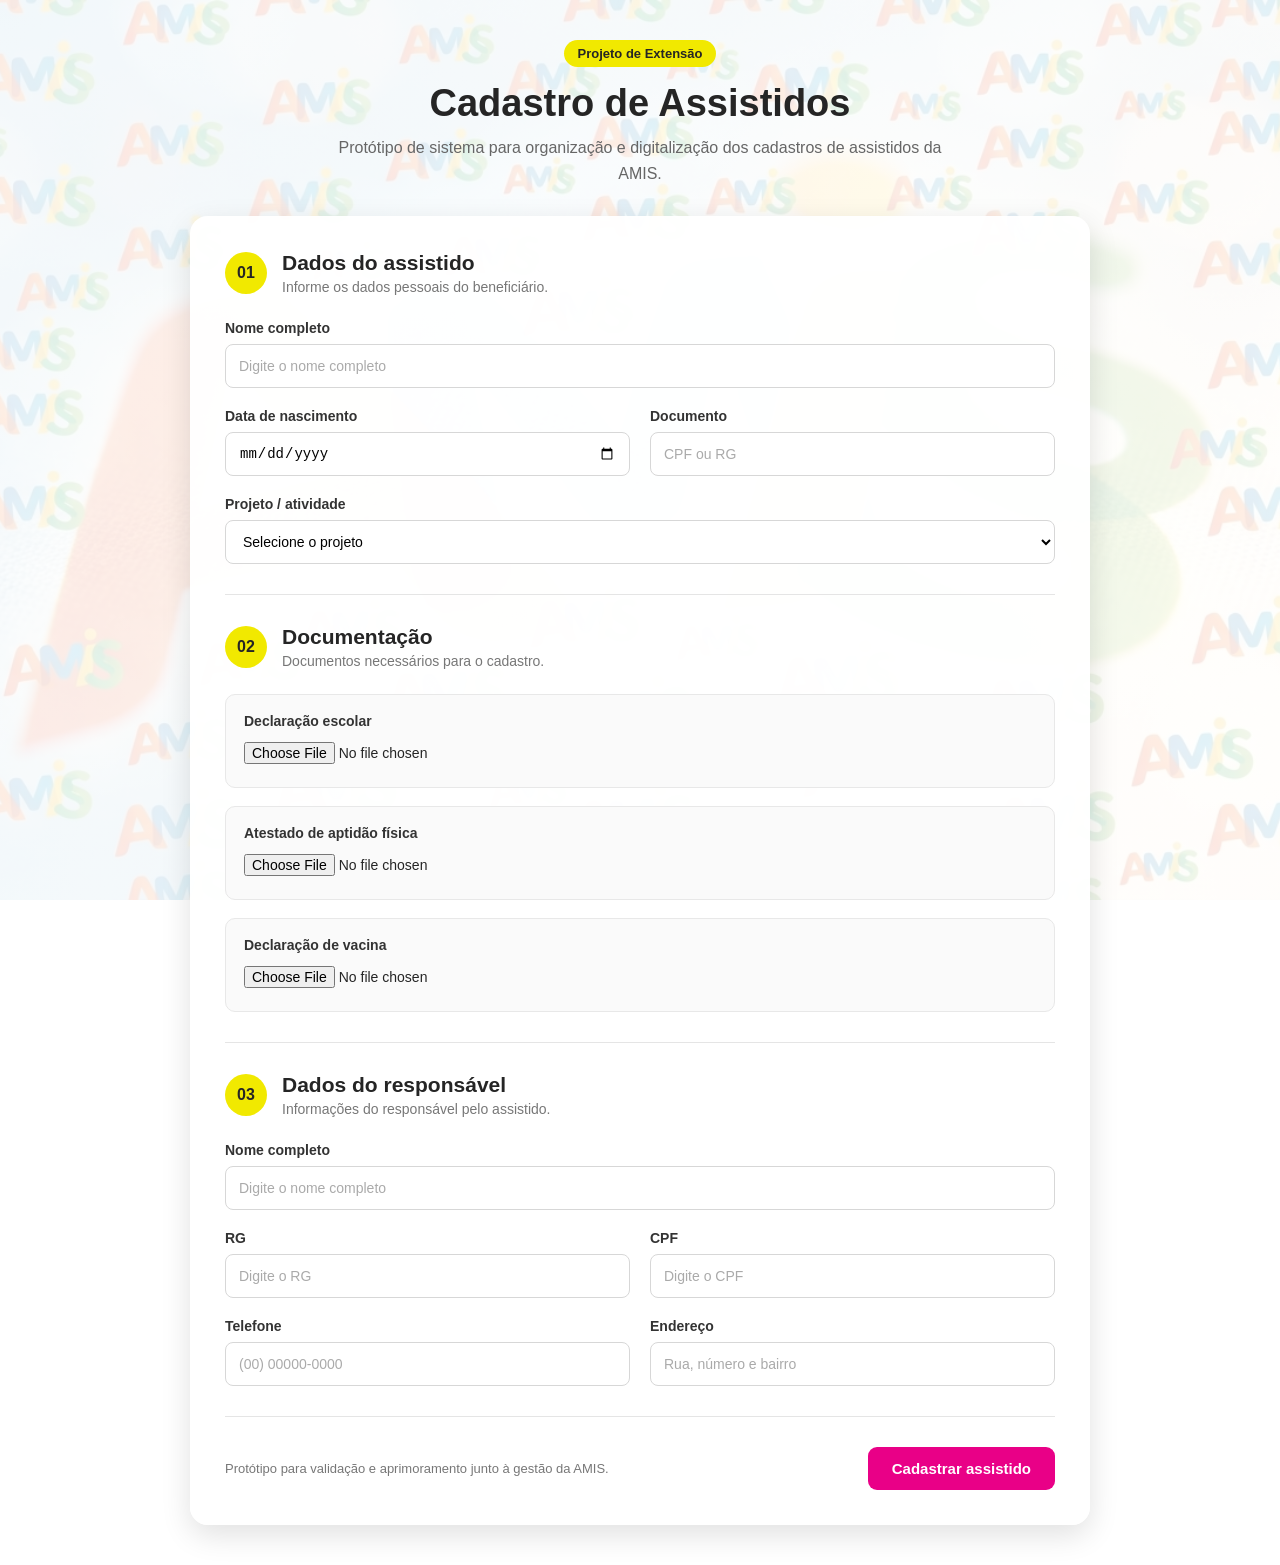
==== index.html @ 00f5044a "primeiro commit" ====
<!DOCTYPE html>
<html lang="pt-BR">
<head>
    <meta charset="UTF-8">
    <meta name="viewport" content="width=device-width, initial-scale=1.0">

    <title>Cadastro de Assistidos | AMIS</title>

    <link rel="stylesheet" href="styles.css">
</head>

<body>

    <main class="container">

        <header class="cabecalho">
            <span class="tag">Projeto de Extensão</span>

            <h1>Cadastro de Assistidos</h1>

            <p>
                Protótipo de sistema para organização e digitalização
                dos cadastros de assistidos da AMIS.
            </p>
        </header>


        <form id="formCadastro">

            <!-- DADOS DO ASSISTIDO -->
            <section class="form-section">

                <div class="section-header">
                    <span class="section-number">01</span>

                    <div>
                        <h2>Dados do assistido</h2>
                        <p>Informe os dados pessoais do beneficiário.</p>
                    </div>
                </div>


                <div class="form-grid">

                    <div class="campo campo-full">
                        <label for="nomeAssistido">
                            Nome completo
                        </label>

                        <input
                            type="text"
                            name="nomeAssistido"
                            id="nomeAssistido"
                            placeholder="Digite o nome completo"
                            required
                        >
                    </div>


                    <div class="campo">
                        <label for="dataNascimento">
                            Data de nascimento
                        </label>

                        <input
                            type="date"
                            name="dataNascimento"
                            id="dataNascimento"
                            required
                        >
                    </div>


                    <div class="campo">
                        <label for="documento">
                            Documento
                        </label>

                        <input
                            type="text"
                            name="documento"
                            id="documento"
                            placeholder="CPF ou RG"
                        >
                    </div>


                    <div class="campo campo-full">
                        <label for="projeto">
                            Projeto / atividade
                        </label>

                        <select
                            name="projeto"
                            id="projeto"
                            required
                        >
                            <option value="">
                                Selecione o projeto
                            </option>

                            <option value="bale">
                                Balé
                            </option>

                            <option value="futsal">
                                Futsal
                            </option>

                            <option value="judo">
                                Judô
                            </option>

                            <option value="coral">
                                Coral
                            </option>

                            <option value="sopro">
                                Orquestra - Sopro
                            </option>

                            <option value="corda">
                                Orquestra - Corda
                            </option>

                            <option value="semear">
                                Semear
                            </option>

                            <option value="coletivo-jovem">
                                Coletivo Jovem
                            </option>

                            <option value="barista">
                                Barista
                            </option>

                            <option value="artesanato-em-tecido">
                                Artesanato em Tecido
                            </option>
                        </select>
                    </div>

                </div>

            </section>


            <!-- DOCUMENTOS -->
            <section class="form-section">

                <div class="section-header">
                    <span class="section-number">02</span>

                    <div>
                        <h2>Documentação</h2>
                        <p>Documentos necessários para o cadastro.</p>
                    </div>
                </div>


                <div class="documentos">

                    <div class="documento">
                        <label for="declaracaoEscolar">
                            Declaração escolar
                        </label>

                        <input
                            type="file"
                            name="declaracaoEscolar"
                            id="declaracaoEscolar"
                        >
                    </div>


                    <div class="documento">
                        <label for="atestadoFisico">
                            Atestado de aptidão física
                        </label>

                        <input
                            type="file"
                            name="atestadoFisico"
                            id="atestadoFisico"
                        >
                    </div>


                    <div class="documento">
                        <label for="declaracaoVacina">
                            Declaração de vacina
                        </label>

                        <input
                            type="file"
                            name="declaracaoVacina"
                            id="declaracaoVacina"
                        >
                    </div>

                </div>

            </section>


            <!-- RESPONSÁVEL -->
            <section class="form-section">

                <div class="section-header">
                    <span class="section-number">03</span>

                    <div>
                        <h2>Dados do responsável</h2>
                        <p>Informações do responsável pelo assistido.</p>
                    </div>
                </div>


                <div class="form-grid">

                    <div class="campo campo-full">
                        <label for="nomeResponsavel">
                            Nome completo
                        </label>

                        <input
                            type="text"
                            name="nomeResponsavel"
                            id="nomeResponsavel"
                            placeholder="Digite o nome completo"
                            required
                        >
                    </div>


                    <div class="campo">
                        <label for="rg">
                            RG
                        </label>

                        <input
                            type="text"
                            id="rg"
                            name="rg"
                            placeholder="Digite o RG"
                        >
                    </div>


                    <div class="campo">
                        <label for="cpf">
                            CPF
                        </label>

                        <input
                            type="text"
                            id="cpf"
                            name="cpf"
                            placeholder="Digite o CPF"
                        >
                    </div>


                    <div class="campo">
                        <label for="telefone">
                            Telefone
                        </label>

                        <input
                            type="tel"
                            id="telefone"
                            name="telefone"
                            placeholder="(00) 00000-0000"
                        >
                    </div>


                    <div class="campo">
                        <label for="endereco">
                            Endereço
                        </label>

                        <input
                            type="text"
                            name="endereco"
                            id="endereco"
                            placeholder="Rua, número e bairro"
                        >
                    </div>

                </div>

            </section>


            <!-- BOTÃO -->
            <div class="form-footer">

                <p>
                    Protótipo para validação e aprimoramento junto à gestão da AMIS.
                </p>

                <button
                    type="submit"
                    class="botao"
                >
                    Cadastrar assistido
                </button>

            </div>

        </form>

    </main>

</body>
</html>
---- styles.css ----
* {
    margin: 0;
    padding: 0;
    box-sizing: border-box;
}


body {
    min-height: 100vh;

    font-family: Arial, Helvetica, sans-serif;

    background:
        linear-gradient(
            rgba(255, 255, 255, 0.88),
            rgba(255, 255, 255, 0.88)
        ),
        url("imgFundo.png");

    background-size: cover;
    background-position: center;
    background-attachment: fixed;

    color: #252525;

    padding: 40px 20px;
}


/* CONTAINER */

.container {
    width: 100%;
    max-width: 900px;
    margin: 0 auto;
}


/* CABEÇALHO */

.cabecalho {
    text-align: center;
    margin-bottom: 30px;
}


.tag {
    display: inline-block;

    padding: 6px 14px;

    border-radius: 20px;

    background: #f1e900;

    font-size: 13px;
    font-weight: bold;

    margin-bottom: 15px;
}


.cabecalho h1 {
    font-size: 38px;
    margin-bottom: 10px;
}


.cabecalho p {
    max-width: 650px;
    margin: 0 auto;

    color: #666;

    line-height: 1.6;
}


/* FORMULÁRIO */

#formCadastro {
    background: rgba(255, 255, 255, 0.97);

    border-radius: 18px;

    padding: 35px;

    box-shadow:
        0 10px 30px rgba(0, 0, 0, 0.12);
}


/* SEÇÕES */

.form-section {
    padding-bottom: 30px;
    margin-bottom: 30px;

    border-bottom: 1px solid #e5e5e5;
}


.section-header {
    display: flex;
    align-items: center;

    gap: 15px;

    margin-bottom: 25px;
}


.section-number {
    display: flex;

    align-items: center;
    justify-content: center;

    width: 42px;
    height: 42px;

    border-radius: 50%;

    background: #f1e900;

    font-weight: bold;
}


.section-header h2 {
    font-size: 21px;

    margin-bottom: 4px;
}


.section-header p {
    color: #777;

    font-size: 14px;
}


/* GRID */

.form-grid {
    display: grid;

    grid-template-columns: repeat(2, 1fr);

    gap: 20px;
}


.campo {
    display: flex;

    flex-direction: column;

    gap: 8px;
}


.campo-full {
    grid-column: 1 / -1;
}


/* LABEL */

label {
    font-size: 14px;

    font-weight: 600;

    color: #333;
}


/* INPUTS */

input,
select {
    width: 100%;

    height: 44px;

    padding: 0 13px;

    border: 1px solid #d7d7d7;

    border-radius: 8px;

    background: #fff;

    font-size: 14px;

    outline: none;

    transition: 0.2s;
}


input:focus,
select:focus {
    border-color: #aaa;

    box-shadow:
        0 0 0 3px rgba(241, 233, 0, 0.25);
}


input::placeholder {
    color: #aaa;
}


/* DOCUMENTOS */

.documentos {
    display: flex;

    flex-direction: column;

    gap: 18px;
}


.documento {
    display: flex;

    flex-direction: column;

    gap: 8px;

    padding: 18px;

    background: #fafafa;

    border: 1px solid #e8e8e8;

    border-radius: 10px;
}


.documento input {
    height: auto;

    padding: 5px 0;

    border: none;

    background: transparent;
}


/* RODAPÉ DO FORMULÁRIO */

.form-footer {
    display: flex;

    align-items: center;
    justify-content: space-between;

    gap: 20px;
}


.form-footer p {
    color: #777;

    font-size: 13px;

    line-height: 1.5;
}


/* BOTÃO */

.botao {
    border: none;

    padding: 13px 24px;

    border-radius: 9px;

    background: #e90087;

    color: white;

    font-size: 15px;

    font-weight: bold;

    cursor: pointer;

    transition: 0.2s;

    white-space: nowrap;
}


.botao:hover {
    transform: translateY(-2px);

    box-shadow:
        0 6px 15px rgba(233, 0, 135, 0.25);
}


.botao:active {
    transform: translateY(0);
}


/* RESPONSIVIDADE */

@media (max-width: 700px) {

    body {
        padding: 20px 12px;
    }


    .cabecalho h1 {
        font-size: 30px;
    }


    #formCadastro {
        padding: 22px;
    }


    .form-grid {
        grid-template-columns: 1fr;
    }


    .campo-full {
        grid-column: auto;
    }


    .form-footer {
        flex-direction: column;

        align-items: stretch;
    }


    .botao {
        width: 100%;
    }

}
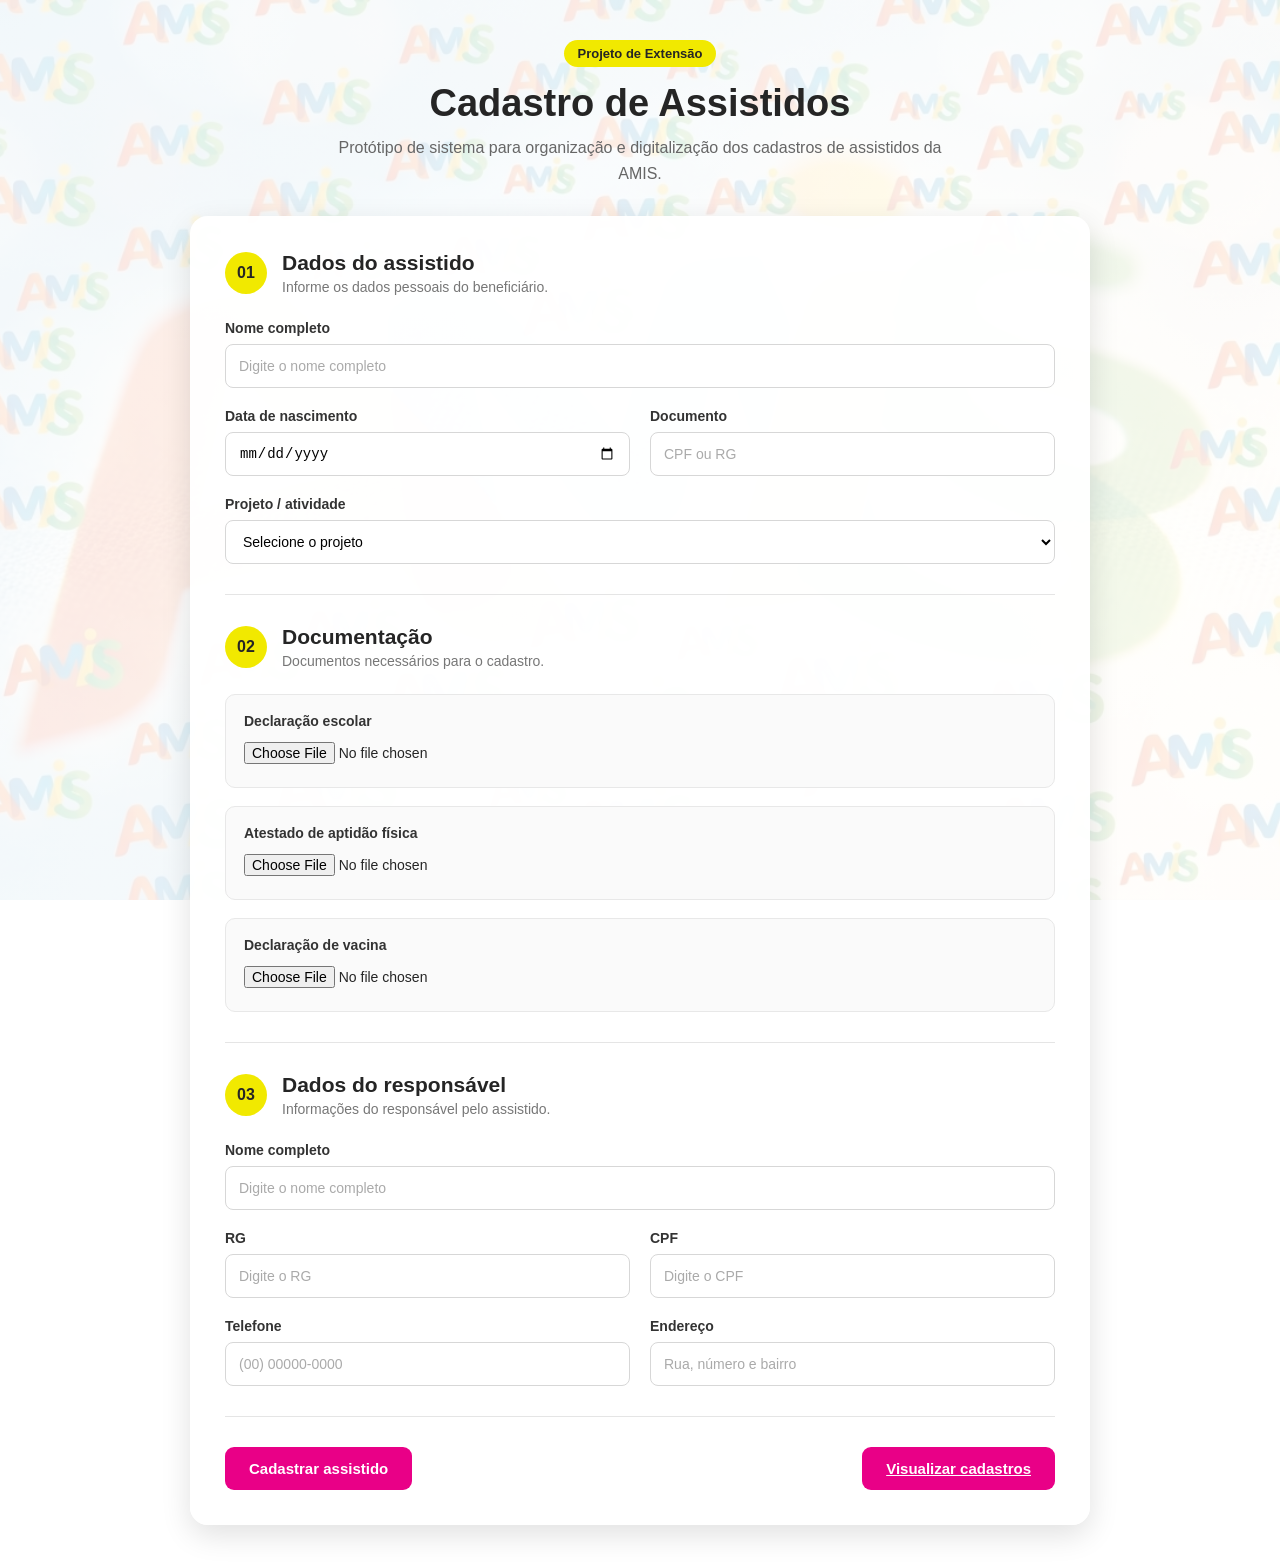
==== commit 205081c6: "pagina de visualivacao de cadastros" ====
--- a/index.html
+++ b/index.html
@@ -1,5 +1,6 @@
 <!DOCTYPE html>
 <html lang="pt-BR">
+
 <head>
     <meta charset="UTF-8">
     <meta name="viewport" content="width=device-width, initial-scale=1.0">
@@ -25,7 +26,7 @@
         </header>
 
 
-        <form id="formCadastro">
+        <form id="formCadastro" class="formulario">
 
             <!-- DADOS DO ASSISTIDO -->
             <section class="form-section">
@@ -47,13 +48,8 @@
                             Nome completo
                         </label>
 
-                        <input
-                            type="text"
-                            name="nomeAssistido"
-                            id="nomeAssistido"
-                            placeholder="Digite o nome completo"
-                            required
-                        >
+                        <input type="text" name="nomeAssistido" id="nomeAssistido" placeholder="Digite o nome completo"
+                            required>
                     </div>
 
 
@@ -62,12 +58,7 @@
                             Data de nascimento
                         </label>
 
-                        <input
-                            type="date"
-                            name="dataNascimento"
-                            id="dataNascimento"
-                            required
-                        >
+                        <input type="date" name="dataNascimento" id="dataNascimento" required>
                     </div>
 
 
@@ -76,12 +67,7 @@
                             Documento
                         </label>
 
-                        <input
-                            type="text"
-                            name="documento"
-                            id="documento"
-                            placeholder="CPF ou RG"
-                        >
+                        <input type="text" name="documento" id="documento" placeholder="CPF ou RG">
                     </div>
 
 
@@ -90,11 +76,7 @@
                             Projeto / atividade
                         </label>
 
-                        <select
-                            name="projeto"
-                            id="projeto"
-                            required
-                        >
+                        <select name="projeto" id="projeto" required>
                             <option value="">
                                 Selecione o projeto
                             </option>
@@ -166,11 +148,7 @@
                             Declaração escolar
                         </label>
 
-                        <input
-                            type="file"
-                            name="declaracaoEscolar"
-                            id="declaracaoEscolar"
-                        >
+                        <input type="file" name="declaracaoEscolar" id="declaracaoEscolar">
                     </div>
 
 
@@ -179,11 +157,7 @@
                             Atestado de aptidão física
                         </label>
 
-                        <input
-                            type="file"
-                            name="atestadoFisico"
-                            id="atestadoFisico"
-                        >
+                        <input type="file" name="atestadoFisico" id="atestadoFisico">
                     </div>
 
 
@@ -192,11 +166,7 @@
                             Declaração de vacina
                         </label>
 
-                        <input
-                            type="file"
-                            name="declaracaoVacina"
-                            id="declaracaoVacina"
-                        >
+                        <input type="file" name="declaracaoVacina" id="declaracaoVacina">
                     </div>
 
                 </div>
@@ -224,13 +194,8 @@
                             Nome completo
                         </label>
 
-                        <input
-                            type="text"
-                            name="nomeResponsavel"
-                            id="nomeResponsavel"
-                            placeholder="Digite o nome completo"
-                            required
-                        >
+                        <input type="text" name="nomeResponsavel" id="nomeResponsavel"
+                            placeholder="Digite o nome completo" required>
                     </div>
 
 
@@ -239,12 +204,7 @@
                             RG
                         </label>
 
-                        <input
-                            type="text"
-                            id="rg"
-                            name="rg"
-                            placeholder="Digite o RG"
-                        >
+                        <input type="text" id="rg" name="rg" placeholder="Digite o RG">
                     </div>
 
 
@@ -253,12 +213,7 @@
                             CPF
                         </label>
 
-                        <input
-                            type="text"
-                            id="cpf"
-                            name="cpf"
-                            placeholder="Digite o CPF"
-                        >
+                        <input type="text" id="cpf" name="cpf" placeholder="Digite o CPF">
                     </div>
 
 
@@ -267,12 +222,7 @@
                             Telefone
                         </label>
 
-                        <input
-                            type="tel"
-                            id="telefone"
-                            name="telefone"
-                            placeholder="(00) 00000-0000"
-                        >
+                        <input type="tel" id="telefone" name="telefone" placeholder="(00) 00000-0000">
                     </div>
 
 
@@ -281,12 +231,7 @@
                             Endereço
                         </label>
 
-                        <input
-                            type="text"
-                            name="endereco"
-                            id="endereco"
-                            placeholder="Rua, número e bairro"
-                        >
+                        <input type="text" name="endereco" id="endereco" placeholder="Rua, número e bairro">
                     </div>
 
                 </div>
@@ -297,17 +242,15 @@
             <!-- BOTÃO -->
             <div class="form-footer">
 
-                <p>
-                    Protótipo para validação e aprimoramento junto à gestão da AMIS.
-                </p>
-
-                <button
-                    type="submit"
-                    class="botao"
-                >
+
+                <button type="submit" class="botao">
                     Cadastrar assistido
                 </button>
 
+                <a href="./cadastros.html" class="botao botao-secundario">
+                    Visualizar cadastros
+                </a>
+
             </div>
 
         </form>
@@ -315,4 +258,7 @@
     </main>
 
 </body>
+
+<script src="script.js"></script>
+
 </html>
--- a/styles.css
+++ b/styles.css
@@ -277,7 +277,7 @@
 
 /* BOTÃO */
 
-.botao {
+.botao, .botao-secundario {
     border: none;
 
     padding: 13px 24px;
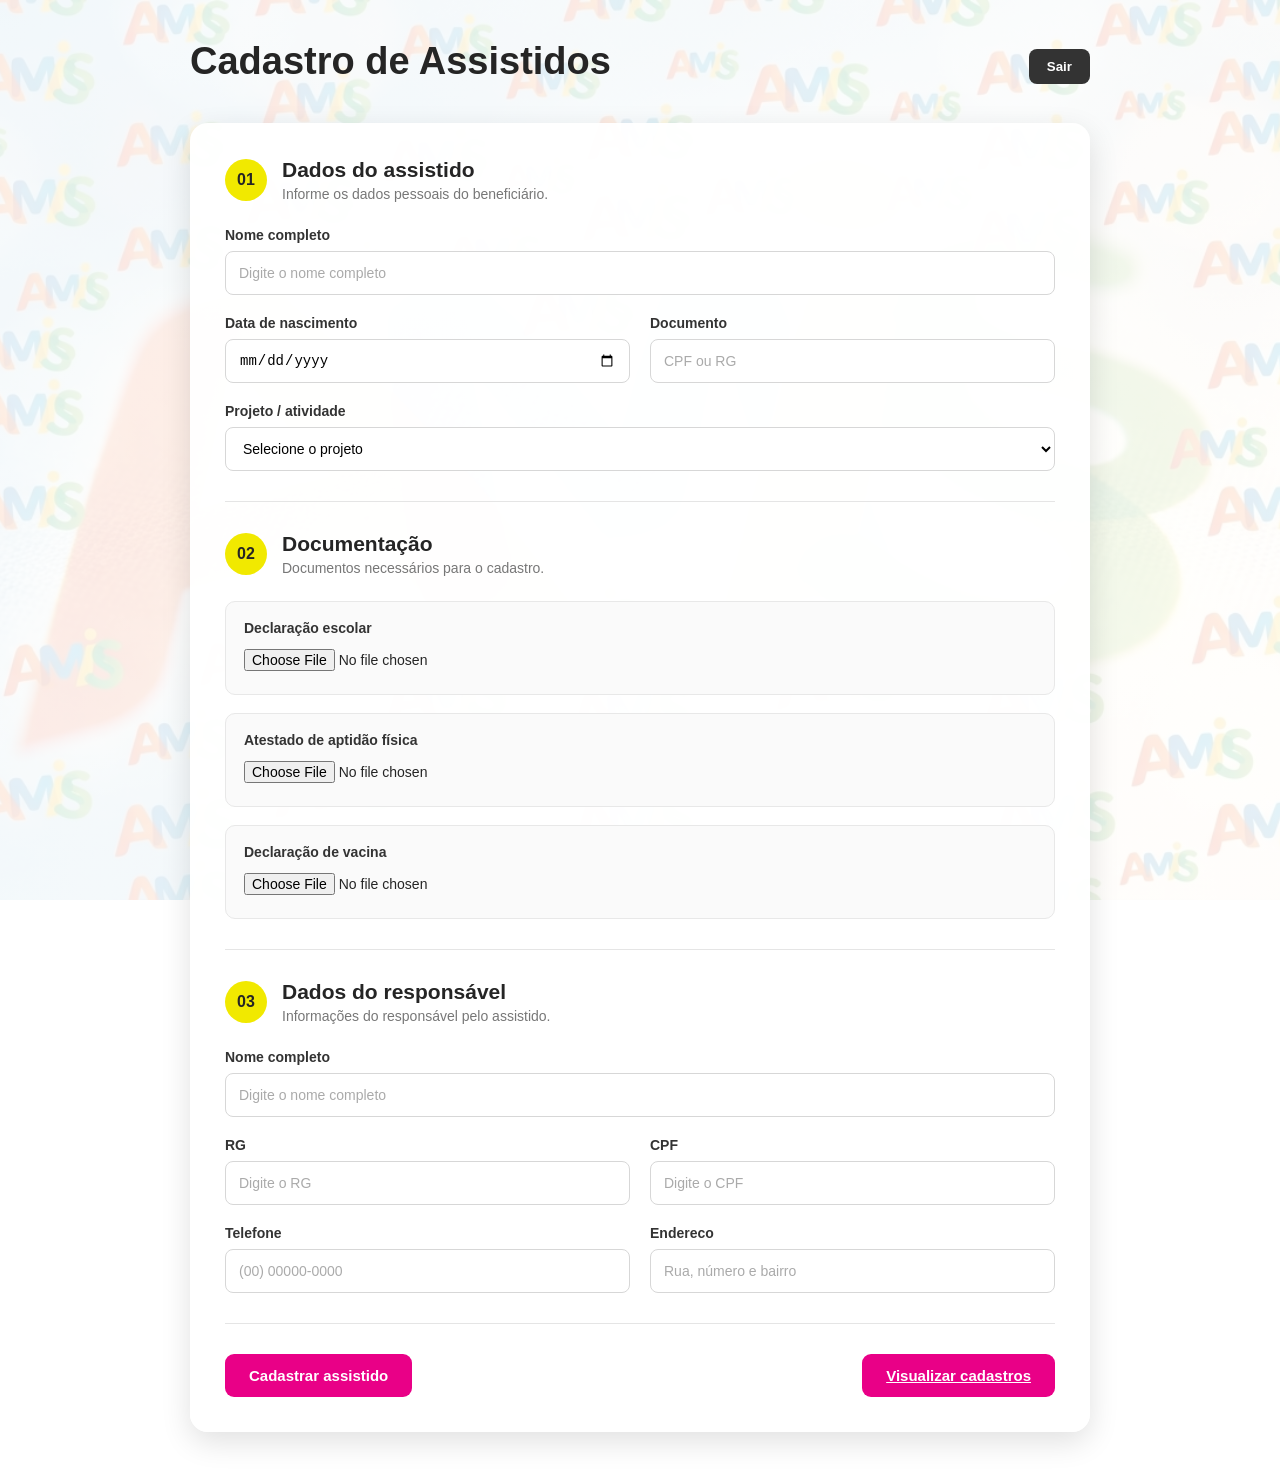
==== commit 848b73a3: "tela de login" ====
--- a/index.html
+++ b/index.html
@@ -15,14 +15,11 @@
     <main class="container">
 
         <header class="cabecalho">
-            <span class="tag">Projeto de Extensão</span>
-
             <h1>Cadastro de Assistidos</h1>
 
-            <p>
-                Protótipo de sistema para organização e digitalização
-                dos cadastros de assistidos da AMIS.
-            </p>
+            <button id="sair" class="botao-sair">
+                Sair
+            </button>
         </header>
 
 
@@ -228,7 +225,7 @@
 
                     <div class="campo">
                         <label for="endereco">
-                            Endereço
+                            Endereco
                         </label>
 
                         <input type="text" name="endereco" id="endereco" placeholder="Rua, número e bairro">
--- a/styles.css
+++ b/styles.css
@@ -312,6 +312,23 @@
     transform: translateY(0);
 }
 
+.cabecalho{
+    display:flex;
+    justify-content:space-between;
+    align-items:center;
+    margin-bottom:30px;
+}
+
+.botao-sair{
+    background:#333;
+    color:white;
+    border:none;
+    padding:10px 18px;
+    border-radius:8px;
+    cursor:pointer;
+    font-weight:bold;
+}
+
 
 /* RESPONSIVIDADE */
 
